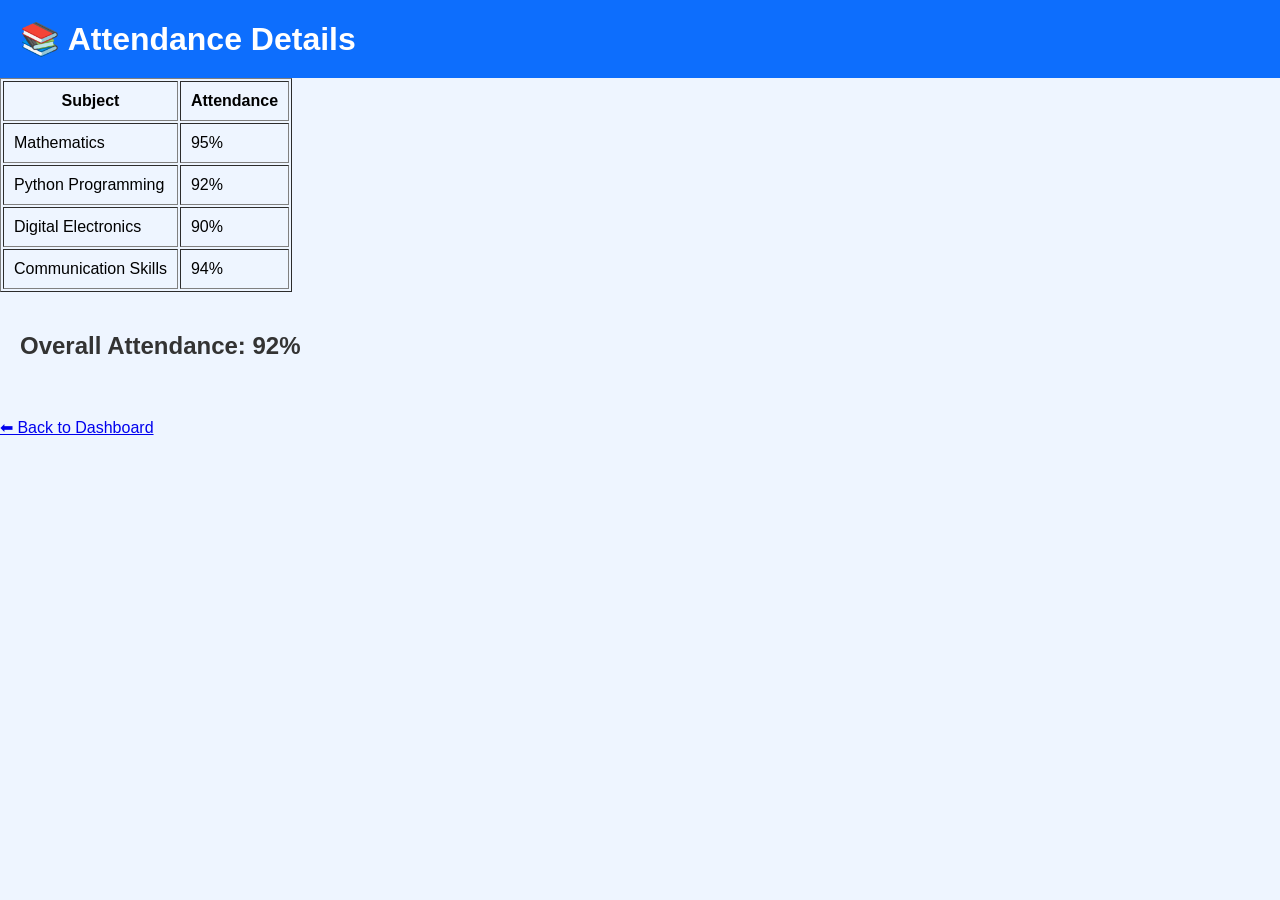
==== attendance.html @ d76aa746 "Add files via upload" ====
<!DOCTYPE html>
<html>
<head>
    <title>Attendance</title>
    <link rel="stylesheet" href="dashboard.css">
</head>
<body>

<h1>📚 Attendance Details</h1>

<table border="1" cellpadding="10">
<tr>
<th>Subject</th>
<th>Attendance</th>
</tr>

<tr>
<td>Mathematics</td>
<td>95%</td>
</tr>

<tr>
<td>Python Programming</td>
<td>92%</td>
</tr>

<tr>
<td>Digital Electronics</td>
<td>90%</td>
</tr>

<tr>
<td>Communication Skills</td>
<td>94%</td>
</tr>

</table>

<h2>Overall Attendance: 92%</h2>

<br>

<a href="dashboard.html">⬅ Back to Dashboard</a>

</body>
</html>
---- dashboard.css ----
body{
    margin:0;
    font-family:Arial,sans-serif;
    background:#eef5ff;
}

h1{
    background:#0d6efd;
    color:white;
    padding:20px;
    margin:0;
}

h2{
    padding:20px;
    color:#333;
}

h3{
    padding-left:20px;
}

ul{
    list-style:none;
    padding-left:20px;
}

li{
    background:white;
    margin:10px;
    padding:15px;
    border-radius:10px;
    box-shadow:0 2px 8px rgba(0,0,0,0.2);
    width:300px;
    cursor:pointer;
}

li:hover{
    background:#0d6efd;
    color:white;
}
.cards{
    display:flex;
    gap:20px;
    flex-wrap:wrap;
    margin:20px;
}

.card{
    width:250px;
    background:white;
    padding:20px;
    border-radius:15px;
    box-shadow:0 4px 10px rgba(0,0,0,0.2);
    transition:0.3s;
}

.card:hover{
    transform:translateY(-5px);
}
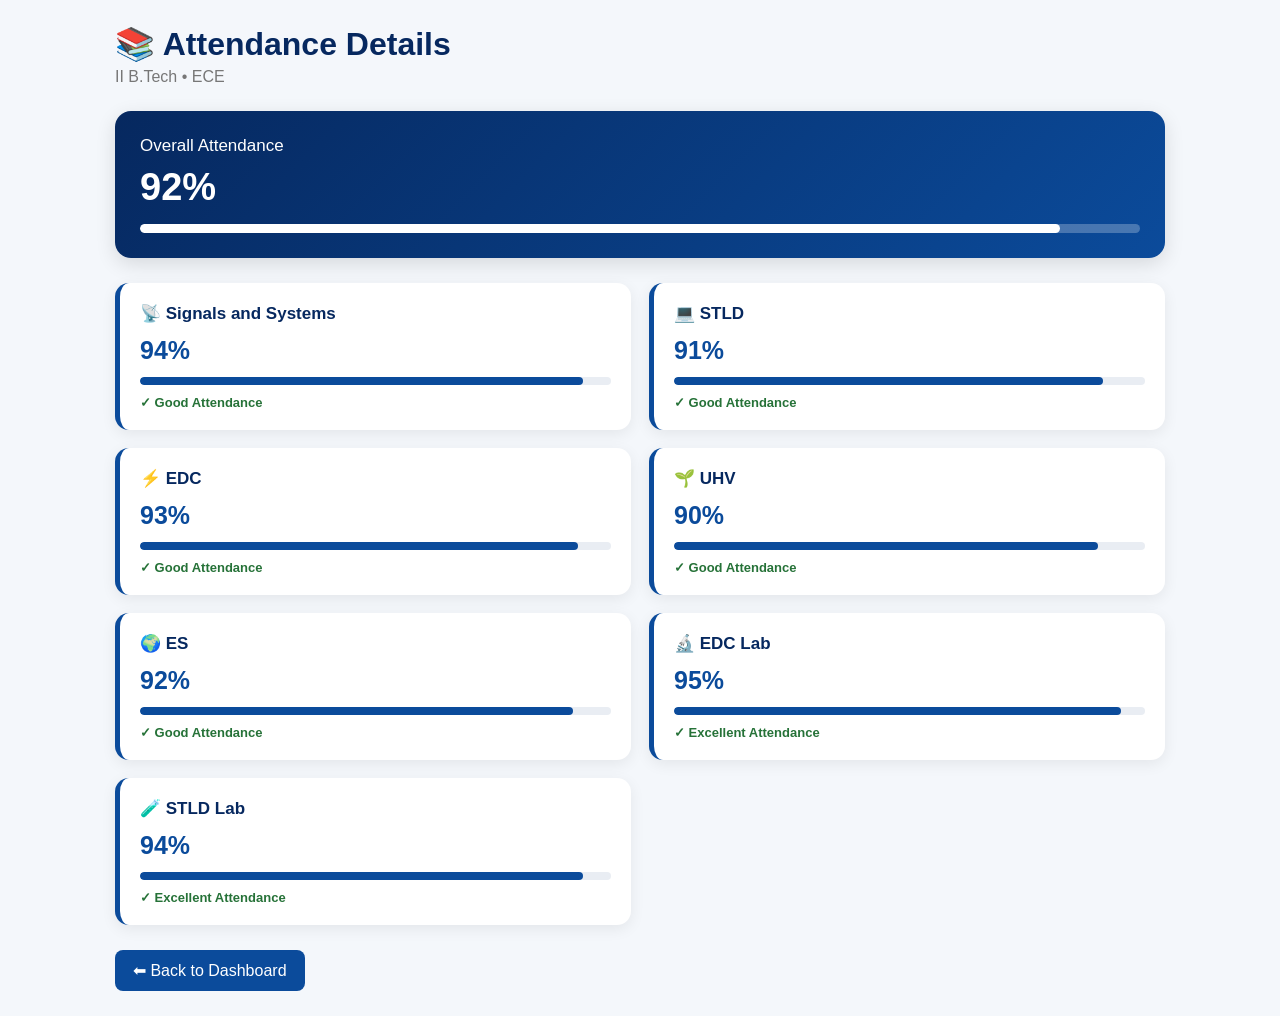
==== commit 7d2d1cea: "Add files via upload" ====
--- a/attendance.html
+++ b/attendance.html
@@ -1,46 +1,402 @@
 <!DOCTYPE html>
-<html>
+<html lang="en">
+
 <head>
-    <title>Attendance</title>
+
+    <meta charset="UTF-8">
+
+    <meta name="viewport"
+          content="width=device-width, initial-scale=1.0">
+
+    <title>Attendance - Bright Future College</title>
+
     <link rel="stylesheet" href="dashboard.css">
+
+    <style>
+
+        body {
+            margin: 0;
+            background: #f4f7fb;
+            font-family: Arial, sans-serif;
+        }
+
+        .attendance-page {
+            padding: 25px;
+            max-width: 1100px;
+            margin: auto;
+        }
+
+        .attendance-page h1 {
+            color: #06285f;
+            margin-bottom: 5px;
+        }
+
+        .subtitle {
+            color: #777;
+            margin-bottom: 25px;
+        }
+
+        /* OVERALL CARD */
+
+        .overall-card {
+            background: linear-gradient(
+                135deg,
+                #06285f,
+                #0b4b9b
+            );
+
+            color: white;
+            padding: 25px;
+            border-radius: 16px;
+            margin-bottom: 25px;
+
+            box-shadow:
+                0 6px 20px rgba(0,0,0,0.12);
+        }
+
+        .overall-title {
+            font-size: 17px;
+            margin-bottom: 10px;
+        }
+
+        .overall-percent {
+            font-size: 38px;
+            font-weight: bold;
+        }
+
+        .overall-bar {
+            height: 9px;
+            background: rgba(255,255,255,0.25);
+            border-radius: 10px;
+            overflow: hidden;
+            margin-top: 15px;
+        }
+
+        .overall-fill {
+            width: 92%;
+            height: 100%;
+            background: white;
+            border-radius: 10px;
+        }
+
+        /* SUBJECT GRID */
+
+        .attendance-grid {
+            display: grid;
+            grid-template-columns:
+                repeat(2, 1fr);
+
+            gap: 18px;
+        }
+
+        .attendance-card {
+            background: white;
+            padding: 20px;
+            border-radius: 14px;
+
+            box-shadow:
+                0 4px 15px rgba(0,0,0,0.07);
+
+            border-left: 5px solid #0b4b9b;
+        }
+
+        .subject-name {
+            font-size: 17px;
+            font-weight: bold;
+            color: #06285f;
+            margin-bottom: 12px;
+        }
+
+        .percentage {
+            font-size: 25px;
+            font-weight: bold;
+            color: #0b4b9b;
+        }
+
+        .attendance-bar {
+            width: 100%;
+            height: 8px;
+            background: #e9edf3;
+            border-radius: 10px;
+            overflow: hidden;
+            margin-top: 12px;
+        }
+
+        .fill {
+            height: 100%;
+            background: #0b4b9b;
+            border-radius: 10px;
+        }
+
+        .status {
+            margin-top: 10px;
+            font-size: 13px;
+            color: #267238;
+            font-weight: bold;
+        }
+
+        /* BACK BUTTON */
+
+        .back-btn {
+            display: inline-block;
+            margin-top: 25px;
+            padding: 11px 18px;
+
+            background: #0b4b9b;
+            color: white;
+
+            text-decoration: none;
+            border-radius: 8px;
+        }
+
+        .back-btn:hover {
+            background: #06285f;
+        }
+
+        /* MOBILE */
+
+        @media (max-width: 650px) {
+
+            .attendance-page {
+                padding: 15px;
+            }
+
+            .attendance-grid {
+                grid-template-columns: 1fr;
+            }
+
+            .overall-percent {
+                font-size: 32px;
+            }
+        }
+
+    </style>
+
 </head>
+
+
 <body>
 
-<h1>📚 Attendance Details</h1>
-
-<table border="1" cellpadding="10">
-<tr>
-<th>Subject</th>
-<th>Attendance</th>
-</tr>
-
-<tr>
-<td>Mathematics</td>
-<td>95%</td>
-</tr>
-
-<tr>
-<td>Python Programming</td>
-<td>92%</td>
-</tr>
-
-<tr>
-<td>Digital Electronics</td>
-<td>90%</td>
-</tr>
-
-<tr>
-<td>Communication Skills</td>
-<td>94%</td>
-</tr>
-
-</table>
-
-<h2>Overall Attendance: 92%</h2>
-
-<br>
-
-<a href="dashboard.html">⬅ Back to Dashboard</a>
+<div class="attendance-page">
+
+    <h1>📚 Attendance Details</h1>
+
+    <p class="subtitle">
+        II B.Tech • ECE
+    </p>
+
+
+    <!-- OVERALL ATTENDANCE -->
+
+    <div class="overall-card">
+
+        <div class="overall-title">
+            Overall Attendance
+        </div>
+
+        <div class="overall-percent">
+            92%
+        </div>
+
+        <div class="overall-bar">
+            <div class="overall-fill"></div>
+        </div>
+
+    </div>
+
+
+    <!-- SUBJECTS -->
+
+    <div class="attendance-grid">
+
+
+        <!-- SIGNALS -->
+
+        <div class="attendance-card">
+
+            <div class="subject-name">
+                📡 Signals and Systems
+            </div>
+
+            <div class="percentage">
+                94%
+            </div>
+
+            <div class="attendance-bar">
+                <div class="fill"
+                     style="width:94%;">
+                </div>
+            </div>
+
+            <div class="status">
+                ✓ Good Attendance
+            </div>
+
+        </div>
+
+
+        <!-- STLD -->
+
+        <div class="attendance-card">
+
+            <div class="subject-name">
+                💻 STLD
+            </div>
+
+            <div class="percentage">
+                91%
+            </div>
+
+            <div class="attendance-bar">
+                <div class="fill"
+                     style="width:91%;">
+                </div>
+            </div>
+
+            <div class="status">
+                ✓ Good Attendance
+            </div>
+
+        </div>
+
+
+        <!-- EDC -->
+
+        <div class="attendance-card">
+
+            <div class="subject-name">
+                ⚡ EDC
+            </div>
+
+            <div class="percentage">
+                93%
+            </div>
+
+            <div class="attendance-bar">
+                <div class="fill"
+                     style="width:93%;">
+                </div>
+            </div>
+
+            <div class="status">
+                ✓ Good Attendance
+            </div>
+
+        </div>
+
+
+        <!-- UHV -->
+
+        <div class="attendance-card">
+
+            <div class="subject-name">
+                🌱 UHV
+            </div>
+
+            <div class="percentage">
+                90%
+            </div>
+
+            <div class="attendance-bar">
+                <div class="fill"
+                     style="width:90%;">
+                </div>
+            </div>
+
+            <div class="status">
+                ✓ Good Attendance
+            </div>
+
+        </div>
+
+
+        <!-- ES -->
+
+        <div class="attendance-card">
+
+            <div class="subject-name">
+                🌍 ES
+            </div>
+
+            <div class="percentage">
+                92%
+            </div>
+
+            <div class="attendance-bar">
+                <div class="fill"
+                     style="width:92%;">
+                </div>
+            </div>
+
+            <div class="status">
+                ✓ Good Attendance
+            </div>
+
+        </div>
+
+
+        <!-- EDC LAB -->
+
+        <div class="attendance-card">
+
+            <div class="subject-name">
+                🔬 EDC Lab
+            </div>
+
+            <div class="percentage">
+                95%
+            </div>
+
+            <div class="attendance-bar">
+                <div class="fill"
+                     style="width:95%;">
+                </div>
+            </div>
+
+            <div class="status">
+                ✓ Excellent Attendance
+            </div>
+
+        </div>
+
+
+        <!-- STLD LAB -->
+
+        <div class="attendance-card">
+
+            <div class="subject-name">
+                🧪 STLD Lab
+            </div>
+
+            <div class="percentage">
+                94%
+            </div>
+
+            <div class="attendance-bar">
+                <div class="fill"
+                     style="width:94%;">
+                </div>
+            </div>
+
+            <div class="status">
+                ✓ Excellent Attendance
+            </div>
+
+        </div>
+
+
+    </div>
+
+
+    <a href="dashboard.html"
+       class="back-btn">
+
+        ⬅ Back to Dashboard
+
+    </a>
+
+</div>
 
 </body>
+
 </html>
--- a/dashboard.css
+++ b/dashboard.css
@@ -1,60 +1,825 @@
-body{
-    margin:0;
-    font-family:Arial,sans-serif;
-    background:#eef5ff;
-}
-
-h1{
-    background:#0d6efd;
-    color:white;
-    padding:20px;
-    margin:0;
-}
-
-h2{
-    padding:20px;
-    color:#333;
-}
-
-h3{
-    padding-left:20px;
-}
-
-ul{
-    list-style:none;
-    padding-left:20px;
-}
-
-li{
-    background:white;
-    margin:10px;
-    padding:15px;
-    border-radius:10px;
-    box-shadow:0 2px 8px rgba(0,0,0,0.2);
-    width:300px;
-    cursor:pointer;
-}
-
-li:hover{
-    background:#0d6efd;
-    color:white;
-}
-.cards{
-    display:flex;
-    gap:20px;
-    flex-wrap:wrap;
-    margin:20px;
-}
-
-.card{
-    width:250px;
-    background:white;
-    padding:20px;
-    border-radius:15px;
-    box-shadow:0 4px 10px rgba(0,0,0,0.2);
-    transition:0.3s;
-}
-
-.card:hover{
-    transform:translateY(-5px);
+* {
+    margin: 0;
+    padding: 0;
+    box-sizing: border-box;
+}
+
+html,
+body {
+    width: 100%;
+    max-width: 100%;
+    overflow-x: hidden;
+}
+
+body {
+    font-family: Arial, Helvetica, sans-serif;
+    background: #f4f7fb;
+    color: #172033;
+}
+
+.layout {
+    display: flex;
+    min-height: 100vh;
+}
+
+
+/* =========================================
+   SIDEBAR
+   ========================================= */
+
+.sidebar {
+    width: 250px;
+    background: linear-gradient(180deg, #06285f, #0b4b9b);
+    color: white;
+
+    position: fixed;
+    top: 0;
+    bottom: 0;
+    left: 0;
+
+    padding: 22px 16px;
+
+    display: flex;
+    flex-direction: column;
+
+    z-index: 100;
+}
+
+.brand {
+    text-align: center;
+    padding-bottom: 20px;
+    border-bottom: 1px solid rgba(255,255,255,0.2);
+}
+
+.brand img {
+    width: 85px;
+    height: 85px;
+    object-fit: contain;
+}
+
+.brand h2 {
+    font-size: 20px;
+    margin-top: 5px;
+}
+
+.brand span {
+    color: #f5c34d;
+    font-weight: bold;
+}
+
+
+/* NAVIGATION */
+
+.sidebar nav {
+    margin-top: 22px;
+}
+
+.sidebar nav a,
+.logout {
+    display: block;
+
+    color: white;
+    text-decoration: none;
+
+    padding: 13px 14px;
+    margin: 5px 0;
+
+    border-radius: 9px;
+
+    font-size: 14px;
+
+    transition: 0.2s;
+}
+
+.sidebar nav a:hover,
+.sidebar nav .active {
+    background: rgba(255,255,255,0.16);
+}
+
+.logout {
+    margin-top: auto;
+
+    background: #b8860b;
+
+    text-align: center;
+
+    font-weight: bold;
+}
+
+
+/* =========================================
+   MAIN
+   ========================================= */
+
+.main {
+    margin-left: 250px;
+
+    width: calc(100% - 250px);
+
+    padding: 25px 30px;
+}
+
+
+/* =========================================
+   TOPBAR
+   ========================================= */
+
+.topbar {
+    display: flex;
+
+    justify-content: space-between;
+    align-items: center;
+
+    margin-bottom: 22px;
+}
+
+.topbar h1 {
+    color: #06285f;
+
+    font-size: 28px;
+}
+
+.topbar p {
+    margin-top: 5px;
+
+    color: #6b7280;
+}
+
+.student-mini {
+    display: flex;
+
+    align-items: center;
+
+    gap: 10px;
+
+    background: white;
+
+    padding: 9px 15px;
+
+    border-radius: 12px;
+
+    box-shadow:
+        0 3px 15px rgba(0,0,0,0.06);
+}
+
+.student-mini small {
+    display: block;
+
+    color: #777;
+
+    margin-top: 3px;
+}
+
+.avatar {
+    width: 42px;
+    height: 42px;
+
+    border-radius: 50%;
+
+    background: #0b4b9b;
+
+    color: white;
+
+    display: flex;
+
+    justify-content: center;
+    align-items: center;
+
+    font-weight: bold;
+}
+
+
+/* =========================================
+   CAMPUS BANNER
+   ========================================= */
+
+.campus-banner {
+    height: 210px;
+
+    border-radius: 16px;
+
+    overflow: hidden;
+
+    position: relative;
+
+    margin-bottom: 25px;
+
+    box-shadow:
+        0 5px 20px rgba(0,0,0,0.12);
+}
+
+.campus-banner img {
+    width: 100%;
+    height: 100%;
+
+    object-fit: cover;
+}
+
+.banner-content {
+    position: absolute;
+
+    left: 30px;
+    bottom: 25px;
+
+    color: white;
+
+    text-shadow:
+        0 2px 5px #000;
+}
+
+.banner-content h2 {
+    font-size: 28px;
+}
+
+.banner-content p {
+    margin-top: 5px;
+}
+
+
+/* =========================================
+   STAT CARDS
+   ========================================= */
+
+.stats {
+    display: grid;
+
+    grid-template-columns:
+        repeat(4, 1fr);
+
+    gap: 18px;
+
+    margin-bottom: 25px;
+}
+
+.stat-card {
+    background: white;
+
+    border-radius: 14px;
+
+    padding: 20px;
+
+    display: flex;
+
+    align-items: center;
+
+    gap: 15px;
+
+    box-shadow:
+        0 4px 15px rgba(0,0,0,0.06);
+}
+
+.stat-card span {
+    color: #777;
+
+    font-size: 13px;
+}
+
+.stat-card h2 {
+    margin-top: 7px;
+
+    color: #172033;
+}
+
+.icon {
+    width: 50px;
+    height: 50px;
+
+    border-radius: 12px;
+
+    display: flex;
+
+    justify-content: center;
+    align-items: center;
+
+    font-size: 23px;
+
+    flex-shrink: 0;
+}
+
+.blue {
+    background: #e6f0ff;
+}
+
+.green {
+    background: #e5f8ed;
+}
+
+.gold {
+    background: #fff4d6;
+}
+
+.purple {
+    background: #eee8ff;
+}
+
+
+/* =========================================
+   CONTENT
+   ========================================= */
+
+.content-grid {
+    display: grid;
+
+    grid-template-columns:
+        1fr 1fr;
+
+    gap: 20px;
+}
+
+.panel {
+    background: white;
+
+    border-radius: 14px;
+
+    padding: 22px;
+
+    box-shadow:
+        0 4px 15px rgba(0,0,0,0.06);
+}
+
+.panel-title {
+    display: flex;
+
+    justify-content: space-between;
+    align-items: center;
+
+    margin-bottom: 18px;
+}
+
+.panel-title h2 {
+    font-size: 17px;
+
+    color: #06285f;
+}
+
+.panel-title a {
+    text-decoration: none;
+
+    color: #0b4b9b;
+
+    font-size: 13px;
+
+    font-weight: bold;
+}
+
+
+/* =========================================
+   PROFILE
+   ========================================= */
+
+.profile-info {
+    display: grid;
+
+    grid-template-columns:
+        1fr 1fr;
+
+    gap: 18px;
+}
+
+.profile-info span {
+    display: block;
+
+    color: #888;
+
+    font-size: 12px;
+
+    margin-bottom: 5px;
+}
+
+.profile-info b {
+    font-size: 14px;
+}
+
+
+/* =========================================
+   TIMETABLE
+   ========================================= */
+
+.schedule div {
+    display: flex;
+
+    justify-content: space-between;
+
+    padding: 11px 13px;
+
+    margin-bottom: 8px;
+
+    background: #f5f8fc;
+
+    border-radius: 8px;
+}
+
+.schedule b {
+    color: #0b4b9b;
+
+    font-size: 13px;
+}
+
+.schedule span {
+    font-size: 13px;
+}
+
+
+/* =========================================
+   NOTIFICATIONS
+   ========================================= */
+
+.notification {
+    padding: 12px;
+
+    border-left: 4px solid #0b4b9b;
+
+    background: #f6f8fc;
+
+    margin-bottom: 10px;
+
+    border-radius: 5px;
+}
+
+.notification b {
+    display: block;
+
+    font-size: 13px;
+}
+
+.notification span {
+    color: #777;
+
+    font-size: 12px;
+}
+
+
+/* =========================================
+   SERVICES
+   ========================================= */
+
+.services-panel {
+    grid-column: span 2;
+}
+
+.services {
+    display: grid;
+
+    grid-template-columns:
+        repeat(6, 1fr);
+
+    gap: 12px;
+}
+
+.services a {
+    text-decoration: none;
+
+    color: #172033;
+
+    background: #f5f8fc;
+
+    padding: 16px 8px;
+
+    border-radius: 10px;
+
+    text-align: center;
+
+    transition: 0.2s;
+}
+
+.services a:hover {
+    background: #e8f0ff;
+
+    transform: translateY(-2px);
+}
+
+.services strong {
+    display: block;
+
+    font-size: 23px;
+
+    margin-bottom: 7px;
+}
+
+.services span {
+    font-size: 12px;
+
+    font-weight: bold;
+}
+
+
+/* =========================================
+   FOOTER
+   ========================================= */
+
+footer {
+    text-align: center;
+
+    color: #777;
+
+    font-size: 12px;
+
+    padding: 25px 0 10px;
+}
+
+
+/* =========================================
+   TABLET
+   ========================================= */
+
+@media (max-width: 1000px) {
+
+    .sidebar {
+        width: 210px;
+    }
+
+    .main {
+        margin-left: 210px;
+
+        width: calc(100% - 210px);
+
+        padding: 20px;
+    }
+
+    .stats {
+        grid-template-columns:
+            1fr 1fr;
+    }
+
+    .services {
+        grid-template-columns:
+            repeat(3, 1fr);
+    }
+
+}
+
+
+/* =========================================
+   MOBILE
+   ========================================= */
+
+@media (max-width: 650px) {
+
+    html,
+    body {
+        width: 100%;
+
+        overflow-x: hidden;
+    }
+
+
+    /* LAYOUT */
+
+    .layout {
+        display: block;
+
+        width: 100%;
+
+        min-height: auto;
+    }
+
+
+    /* SIDEBAR */
+
+    .sidebar {
+        position: relative;
+
+        top: auto;
+        left: auto;
+        bottom: auto;
+
+        width: 100%;
+
+        min-height: auto;
+
+        padding: 15px 12px;
+
+        display: block;
+    }
+
+
+    /* BRAND */
+
+    .brand {
+        padding-bottom: 15px;
+    }
+
+    .brand img {
+        width: 65px;
+        height: 65px;
+    }
+
+    .brand h2 {
+        font-size: 18px;
+    }
+
+
+    /* MOBILE NAV */
+
+    .sidebar nav {
+        margin-top: 15px;
+
+        display: grid;
+
+        grid-template-columns:
+            1fr 1fr;
+
+        gap: 5px;
+    }
+
+    .sidebar nav a {
+        margin: 0;
+
+        padding: 10px 6px;
+
+        font-size: 12px;
+
+        text-align: center;
+    }
+
+    .logout {
+        margin-top: 12px;
+
+        padding: 10px;
+    }
+
+
+    /* MAIN */
+
+    .main {
+        width: 100%;
+
+        margin-left: 0;
+
+        padding: 15px;
+    }
+
+
+    /* TOPBAR */
+
+    .topbar {
+        display: block;
+
+        margin-bottom: 18px;
+    }
+
+    .topbar h1 {
+        font-size: 23px;
+    }
+
+    .topbar p {
+        font-size: 13px;
+    }
+
+    .student-mini {
+        width: 100%;
+
+        margin-top: 12px;
+
+        justify-content: flex-start;
+    }
+
+
+    /* CAMPUS */
+
+    .campus-banner {
+        width: 100%;
+
+        height: 160px;
+
+        margin-bottom: 18px;
+    }
+
+    .campus-banner img {
+        width: 100%;
+        height: 100%;
+
+        object-fit: cover;
+    }
+
+    .banner-content {
+        left: 18px;
+
+        bottom: 15px;
+    }
+
+    .banner-content h2 {
+        font-size: 20px;
+    }
+
+    .banner-content p {
+        font-size: 12px;
+    }
+
+
+    /* STATS */
+
+    .stats {
+        grid-template-columns:
+            1fr 1fr;
+
+        gap: 10px;
+
+        margin-bottom: 18px;
+    }
+
+    .stat-card {
+        padding: 14px;
+
+        gap: 9px;
+    }
+
+    .stat-card span {
+        font-size: 11px;
+    }
+
+    .stat-card h2 {
+        font-size: 18px;
+    }
+
+    .icon {
+        width: 40px;
+        height: 40px;
+
+        font-size: 18px;
+    }
+
+
+    /* CONTENT */
+
+    .content-grid {
+        grid-template-columns: 1fr;
+
+        gap: 15px;
+    }
+
+    .panel {
+        width: 100%;
+
+        padding: 17px;
+    }
+
+    .panel-title h2 {
+        font-size: 15px;
+    }
+
+
+    /* PROFILE */
+
+    .profile-info {
+        grid-template-columns: 1fr;
+
+        gap: 13px;
+    }
+
+
+    /* TODAY TIMETABLE */
+
+    .schedule div {
+        display: block;
+
+        padding: 11px;
+    }
+
+    .schedule b {
+        display: block;
+
+        margin-bottom: 5px;
+    }
+
+
+    /* SERVICES */
+
+    .services-panel {
+        grid-column: span 1;
+    }
+
+    .services {
+        grid-template-columns:
+            1fr 1fr;
+
+        gap: 9px;
+    }
+
+    .services a {
+        padding: 13px 5px;
+    }
+
+
+    /* TABLES */
+
+    table {
+        width: 100%;
+
+        display: block;
+
+        overflow-x: auto;
+
+        white-space: nowrap;
+    }
+
+
+    /* FOOTER */
+
+    footer {
+        font-size: 11px;
+
+        padding: 20px 0 8px;
+    }
+
 }
